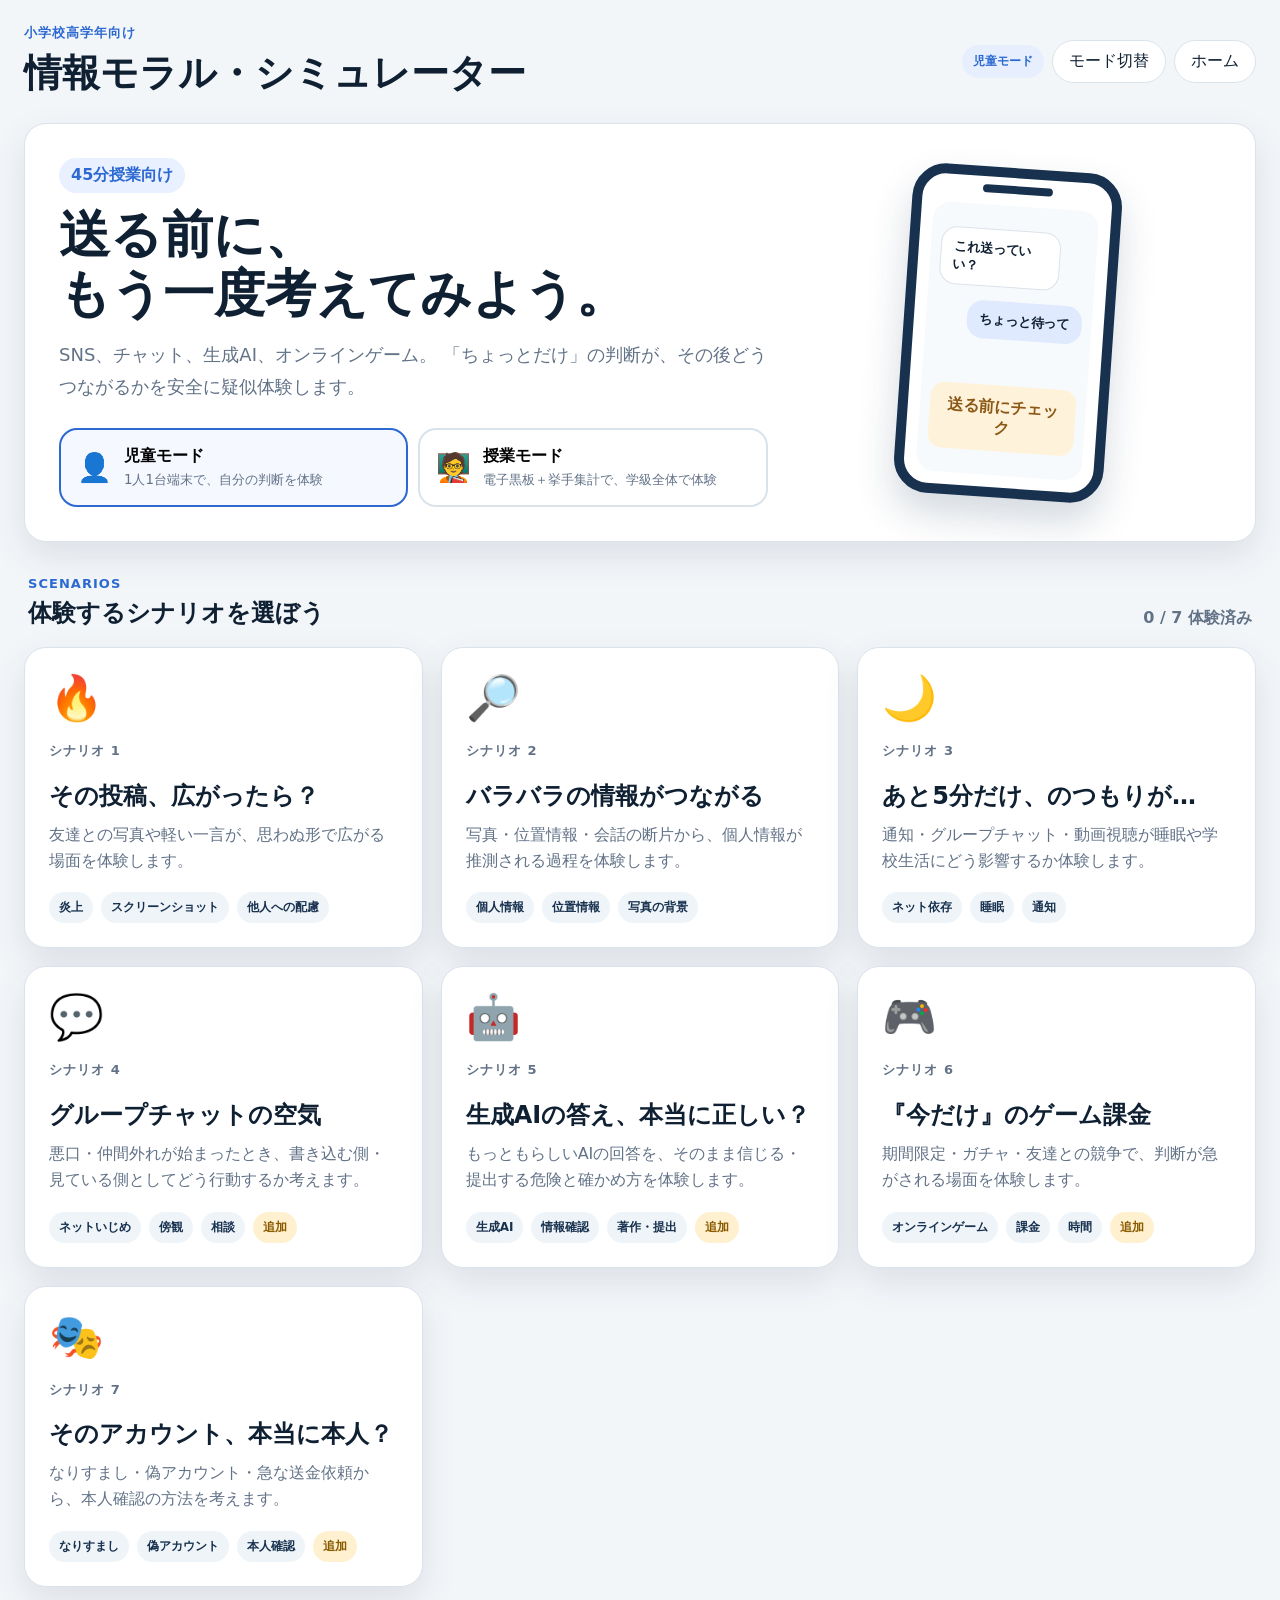
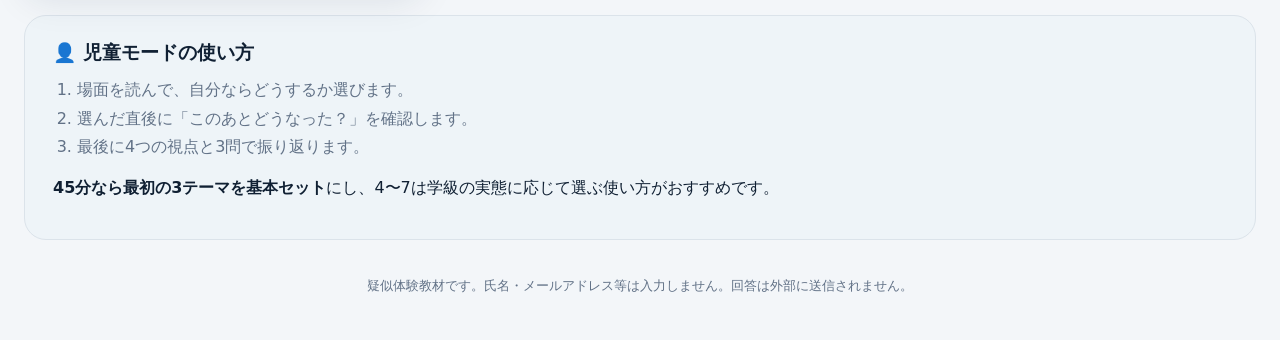
==== index.html @ 174b2c1f "Add files via upload" ====
<!doctype html>
<html lang="ja">
<head>
  <meta charset="utf-8" />
  <meta name="viewport" content="width=device-width, initial-scale=1" />
  <meta name="theme-color" content="#18314f" />
  <title>情報モラル・シミュレーター</title>
  <meta name="description" content="小学校高学年向け。SNS・チャット・生成AI・ゲームを疑似体験しながら情報モラルを考える教材です。" />
  <link rel="stylesheet" href="styles.css" />
</head>
<body>
  <div class="app-shell">
    <header class="topbar">
      <div class="brand">
        <p class="eyebrow">小学校高学年向け</p>
        <h1>情報モラル・シミュレーター</h1>
      </div>
      <div class="top-actions">
        <span id="modeBadge" class="mode-badge">児童モード</span>
        <button id="modeBtn" class="ghost-btn" type="button">モード切替</button>
        <button id="homeBtn" class="ghost-btn" type="button">ホーム</button>
      </div>
    </header>

    <main id="app" class="main"></main>

    <footer class="footer">
      <p>疑似体験教材です。氏名・メールアドレス等は入力しません。回答は外部に送信されません。</p>
    </footer>
  </div>

  <template id="homeTemplate">
    <section class="hero card">
      <div class="hero-copy">
        <span class="badge">45分授業向け</span>
        <h2>送る前に、<br>もう一度考えてみよう。</h2>
        <p>
          SNS、チャット、生成AI、オンラインゲーム。
          「ちょっとだけ」の判断が、その後どうつながるかを安全に疑似体験します。
        </p>
        <div class="mode-picker" aria-label="利用モード">
          <button class="mode-card active" data-mode="student" type="button">
            <span class="mode-icon">👤</span>
            <span><strong>児童モード</strong><small>1人1台端末で、自分の判断を体験</small></span>
          </button>
          <button class="mode-card" data-mode="teacher" type="button">
            <span class="mode-icon">🧑‍🏫</span>
            <span><strong>授業モード</strong><small>電子黒板＋挙手集計で、学級全体で体験</small></span>
          </button>
        </div>
      </div>
      <div class="hero-visual" aria-hidden="true">
        <div class="phone-mini">
          <div class="phone-mini-notch"></div>
          <div class="phone-mini-screen">
            <div class="mini-bubble left">これ送っていい？</div>
            <div class="mini-bubble right">ちょっと待って</div>
            <div class="mini-warning">送る前にチェック</div>
          </div>
        </div>
      </div>
    </section>

    <section>
      <div class="section-heading">
        <div>
          <p class="eyebrow">SCENARIOS</p>
          <h2 id="scenarioHeading">体験するシナリオを選ぼう</h2>
        </div>
        <div id="overallProgress" class="overall-progress"></div>
      </div>
      <div id="scenarioGrid" class="scenario-grid"></div>
    </section>

    <section id="lessonTip" class="lesson-tip card soft"></section>
  </template>

  <template id="studentScenarioTemplate">
    <section class="scenario-layout">
      <aside class="scenario-sidebar">
        <button class="back-link back-home" type="button">← シナリオ選択</button>
        <div class="card sidebar-card">
          <p id="scenarioLabel" class="eyebrow"></p>
          <h2 id="scenarioTitle"></h2>
          <p id="scenarioIntro"></p>
          <div class="step-track">
            <span id="stepText"></span>
            <div class="progress-bar"><div id="stepBar"></div></div>
          </div>
        </div>
      </aside>

      <section class="phone-stage">
        <div class="phone">
          <div class="phone-notch"></div>
          <div class="phone-status"><span>11:24</span><span>●●●</span></div>
          <div id="phoneAppHeader" class="phone-app-header"></div>
          <div id="phoneContent" class="phone-content"></div>
        </div>
        <div id="decisionPanel" class="decision-panel card"></div>
      </section>
    </section>
  </template>

  <template id="teacherScenarioTemplate">
    <section class="teacher-shell">
      <div class="teacher-toolbar">
        <button class="back-link back-home" type="button">← シナリオ選択</button>
        <div class="teacher-progress">
          <span id="teacherStepText"></span>
          <div class="progress-bar"><div id="teacherStepBar"></div></div>
        </div>
        <button id="resetVotesBtn" class="ghost-btn" type="button">挙手数を0に戻す</button>
      </div>

      <section class="teacher-board card">
        <div class="teacher-context">
          <div>
            <p id="teacherScenarioLabel" class="eyebrow"></p>
            <h2 id="teacherScenarioTitle"></h2>
          </div>
          <div class="board-app-chip"><span class="app-dot"></span><span id="teacherAppName"></span></div>
        </div>

        <div class="teacher-stage-grid">
          <div id="teacherMockScreen" class="teacher-mock-screen"></div>
          <div class="teacher-question">
            <p class="eyebrow">みんなならどうする？</p>
            <h3 id="teacherPrompt"></h3>
            <div id="teacherContextBox" class="context-box board-context"></div>
          </div>
        </div>

        <div id="teacherChoices" class="teacher-choices"></div>
        <div id="teacherOutcome" class="teacher-outcome" hidden></div>
      </section>
    </section>
  </template>

  <template id="resultTemplate">
    <section class="result-wrap">
      <div class="result-hero card">
        <div>
          <p id="resultModeLabel" class="eyebrow">振り返り</p>
          <h2 id="resultTitle"></h2>
          <p id="resultSummary"></p>
        </div>
      </div>

      <section class="metric-grid" id="metricGrid"></section>

      <section class="card timeline-card">
        <div class="section-heading compact">
          <div>
            <p id="timelineLabel" class="eyebrow">あなたの選択</p>
            <h3>どこで立ち止まれたかな？</h3>
          </div>
        </div>
        <div id="choiceTimeline" class="choice-timeline"></div>
      </section>

      <section class="card reflection-card">
        <p class="eyebrow">考えてみよう</p>
        <h3>振り返りの3問</h3>
        <div id="reflectionQuestions" class="reflection-questions"></div>
      </section>

      <section class="result-actions">
        <button id="retryBtn" class="secondary-btn" type="button">同じシナリオをもう一度</button>
        <button id="nextScenarioBtn" class="primary-btn" type="button">別のシナリオへ</button>
      </section>
    </section>
  </template>

  <div id="modeDialog" class="modal" hidden>
    <div class="modal-card card" role="dialog" aria-modal="true" aria-labelledby="modeDialogTitle">
      <p class="eyebrow">MODE</p>
      <h2 id="modeDialogTitle">使い方を選ぶ</h2>
      <button class="mode-select-btn" data-mode="student" type="button">
        <span>👤</span><strong>児童モード</strong><small>一人一端末で個別に体験</small>
      </button>
      <button class="mode-select-btn" data-mode="teacher" type="button">
        <span>🧑‍🏫</span><strong>授業モード</strong><small>電子黒板で挙手を集計しながら進行</small>
      </button>
      <button id="closeModeDialog" class="ghost-btn modal-close" type="button">閉じる</button>
    </div>
  </div>

  <script src="app.js"></script>
</body>
</html>
---- styles.css ----
:root{
  --bg:#f3f6f9;--surface:#fff;--ink:#102033;--muted:#627287;--line:#dbe3ea;
  --navy:#18314f;--blue:#2c69d1;--cyan:#1e9ab7;--green:#4d9b75;--orange:#d9872c;
  --red:#c85b5b;--soft:#eef4f8;--yellow:#f4b940;--shadow:0 14px 36px rgba(18,44,72,.10);
  --radius:22px;font-family:"Noto Sans JP","Yu Gothic","Hiragino Kaku Gothic ProN",system-ui,sans-serif
}
*{box-sizing:border-box}html,body{margin:0;background:var(--bg);color:var(--ink)}
body{min-height:100vh}button{font:inherit}button:focus-visible{outline:4px solid rgba(44,105,209,.25);outline-offset:2px}
.app-shell{max-width:1280px;margin:0 auto;padding:24px}.topbar{display:flex;justify-content:space-between;gap:16px;align-items:center;margin-bottom:24px}
.topbar h1{font-size:clamp(24px,3vw,38px);margin:2px 0 0}.top-actions{display:flex;align-items:center;gap:8px;flex-wrap:wrap;justify-content:flex-end}
.eyebrow{margin:0 0 6px;color:var(--blue);font-weight:900;letter-spacing:.08em;font-size:13px}.card{background:var(--surface);border:1px solid var(--line);border-radius:var(--radius);box-shadow:var(--shadow)}
.soft{background:var(--soft);box-shadow:none}.ghost-btn,.back-link{border:1px solid var(--line);background:#fff;color:var(--ink);border-radius:999px;padding:10px 16px;cursor:pointer}
.mode-badge{font-size:12px;font-weight:900;padding:8px 11px;border-radius:999px;background:#e7efff;color:var(--blue)}
body.teacher-mode .mode-badge{background:#fff0cf;color:#8a5a00}.hero{display:grid;grid-template-columns:1.25fr .75fr;gap:28px;padding:34px;margin-bottom:34px;overflow:hidden}
.badge{display:inline-block;background:#e9f0ff;color:var(--blue);font-weight:900;padding:7px 12px;border-radius:999px;margin-bottom:12px}
.hero h2{font-size:clamp(30px,4vw,54px);line-height:1.15;margin:0 0 16px}.hero p{color:var(--muted);font-size:18px;line-height:1.8;margin:0}
.hero-visual{display:flex;justify-content:center;align-items:center}.phone-mini{width:210px;height:330px;border:10px solid var(--navy);border-radius:34px;background:#fff;box-shadow:0 20px 38px rgba(17,48,82,.18);position:relative;padding:28px 12px 12px;transform:rotate(4deg)}
.phone-mini-notch{position:absolute;top:8px;left:50%;transform:translateX(-50%);width:70px;height:8px;border-radius:99px;background:var(--navy)}
.phone-mini-screen{height:100%;background:#f7fafc;border-radius:18px;padding:24px 10px;display:flex;flex-direction:column;gap:14px}
.mini-bubble{padding:10px 12px;border-radius:16px;max-width:82%;font-weight:800;font-size:13px}.mini-bubble.left{background:#fff;border:1px solid var(--line)}
.mini-bubble.right{background:#dfeaff;align-self:flex-end}.mini-warning{margin-top:auto;background:#fff2da;color:#8b5815;border-radius:14px;padding:12px;font-weight:900;text-align:center}
.mode-picker{display:grid;grid-template-columns:1fr 1fr;gap:10px;margin-top:24px}.mode-card{border:2px solid var(--line);background:#fff;border-radius:18px;padding:16px;text-align:left;display:flex;gap:12px;cursor:pointer;align-items:center}
.mode-card.active{border-color:var(--blue);background:#f5f8ff}.mode-card strong,.mode-card small{display:block}.mode-card small{color:var(--muted);margin-top:4px;line-height:1.4}.mode-icon{font-size:28px}
.section-heading{display:flex;justify-content:space-between;align-items:end;gap:16px;margin:0 4px 18px}.section-heading h2,.section-heading h3{margin:0}.section-heading.compact{margin:0 0 18px}
.overall-progress{color:var(--muted);font-weight:800}.scenario-grid{display:grid;grid-template-columns:repeat(3,1fr);gap:18px}
.scenario-card{padding:24px;display:flex;flex-direction:column;min-height:300px;cursor:pointer;transition:.18s ease;position:relative;overflow:hidden}
.scenario-card:hover{transform:translateY(-4px);box-shadow:0 18px 42px rgba(18,44,72,.15)}.scenario-card .icon{font-size:44px;margin-bottom:16px}.scenario-card h3{font-size:24px;margin:0 0 10px}
.scenario-card p{color:var(--muted);line-height:1.65;margin:0 0 18px}.scenario-card .meta{display:flex;gap:8px;flex-wrap:wrap;margin-top:auto}
.pill{font-size:12px;font-weight:900;padding:7px 10px;border-radius:999px;background:var(--soft);color:var(--navy)}.pill.new{background:#fff0cf;color:#8a5a00}
.done-mark{position:absolute;right:18px;top:18px;background:#dff3e8;color:#327151;font-weight:900;border-radius:999px;padding:7px 10px;font-size:12px}
.lesson-tip{padding:24px 28px;margin-top:28px}.lesson-tip h3{margin:0 0 10px}.lesson-tip ol,.lesson-tip ul{margin:0;padding-left:1.5em;color:var(--muted);line-height:1.8}
.footer{padding:24px 0 8px;color:var(--muted);font-size:13px;text-align:center}
.scenario-layout{display:grid;grid-template-columns:330px 1fr;gap:24px;align-items:start}.scenario-sidebar{display:flex;flex-direction:column;gap:14px;position:sticky;top:18px}
.sidebar-card{padding:24px}.sidebar-card h2{margin:0 0 10px;font-size:30px}.sidebar-card p{color:var(--muted);line-height:1.7}.step-track{margin-top:24px;font-weight:900;font-size:13px}
.progress-bar{height:9px;background:#e5ebf0;border-radius:999px;overflow:hidden;margin-top:9px}.progress-bar>div{height:100%;background:linear-gradient(90deg,var(--blue),var(--cyan));width:0;transition:.3s}
.phone-stage{display:grid;grid-template-columns:minmax(340px,500px) minmax(300px,1fr);gap:24px;align-items:start}.phone{border:12px solid #15283d;border-radius:42px;background:#fff;min-height:680px;box-shadow:0 20px 50px rgba(14,34,55,.20);overflow:hidden;position:relative}
.phone-notch{position:absolute;z-index:3;top:9px;left:50%;transform:translateX(-50%);width:116px;height:20px;border-radius:999px;background:#15283d}.phone-status{padding:13px 20px 8px;display:flex;justify-content:space-between;font-size:12px;font-weight:900;background:#f9fbfc}
.phone-app-header{padding:14px 18px;border-bottom:1px solid var(--line);font-weight:900;display:flex;align-items:center;gap:10px}.app-dot{width:30px;height:30px;border-radius:9px;background:linear-gradient(145deg,var(--blue),var(--cyan));display:inline-block;flex:none}
.phone-content{background:#f5f7fa;min-height:605px;padding:16px;display:flex;flex-direction:column;gap:12px}.post{background:#fff;border:1px solid var(--line);border-radius:18px;padding:14px}
.post-head{display:flex;align-items:center;gap:10px;margin-bottom:10px}.avatar{width:38px;height:38px;border-radius:50%;display:grid;place-items:center;background:#dfe8f5;font-weight:900}
.post-user{font-weight:900}.post-time{font-size:12px;color:var(--muted)}.post p{margin:8px 0;line-height:1.55}.post-image{border-radius:14px;background:linear-gradient(135deg,#b8d7f4,#e8f2fa);min-height:160px;padding:18px;display:flex;align-items:end;font-weight:900;color:#24415f;position:relative;overflow:hidden}
.post-image::after{content:"";position:absolute;right:18px;top:18px;width:85px;height:38px;background:#fff9;border-radius:8px;box-shadow:0 0 0 1px #ffffffaa}
.reactions{display:flex;gap:16px;color:var(--muted);font-size:13px;font-weight:900;margin-top:12px}.chat-row{display:flex;gap:9px;align-items:flex-end}.chat-row.me{justify-content:flex-end}
.chat-avatar{width:34px;height:34px;border-radius:50%;background:#dfe8f5;display:grid;place-items:center;font-weight:900;font-size:12px}.bubble{max-width:78%;background:#fff;border:1px solid var(--line);padding:10px 13px;border-radius:16px;line-height:1.55}
.chat-row.me .bubble{background:#dfeaff;border-color:#cadcff}.system-note{align-self:center;background:#e9edf1;color:#516274;border-radius:999px;padding:7px 12px;font-size:12px;font-weight:900}
.notification{background:#fff;border-left:5px solid var(--orange);padding:12px 14px;border-radius:12px;box-shadow:0 7px 20px rgba(20,45,70,.08)}.notification strong{display:block;margin-bottom:4px}
.screen-night{background:linear-gradient(#16213a,#273a5b);color:#fff}.screen-night .chat-row .bubble{color:var(--ink)}.clock-card{padding:22px;border-radius:18px;background:rgba(255,255,255,.11);text-align:center;margin:8px 0 4px}
.clock-card .clock{font-size:52px;font-weight:900}.clock-card p{margin:6px 0 0;color:#d8e4f2}.decision-panel{padding:24px;position:sticky;top:18px}.decision-panel h3{font-size:24px;margin:0 0 10px}
.decision-panel>p{color:var(--muted);line-height:1.7;margin:0 0 18px}.choice-list{display:flex;flex-direction:column;gap:10px}.choice-btn{border:1px solid var(--line);background:#fff;border-radius:16px;padding:15px 16px;text-align:left;cursor:pointer;font-weight:900;line-height:1.5;transition:.15s}
.choice-btn:hover{border-color:#9bb7df;background:#f7faff;transform:translateX(3px)}.choice-index{display:inline-grid;place-items:center;width:28px;height:28px;border-radius:50%;background:var(--soft);margin-right:9px;color:var(--blue);font-size:13px}
.context-box{background:var(--soft);padding:12px 14px;border-radius:14px;color:var(--muted);line-height:1.6;font-size:14px;margin-bottom:16px}.outcome-box{border:2px solid #cbd8e6;background:#f8fbff;border-radius:18px;padding:18px}
.outcome-box h4{font-size:20px;margin:0 0 8px}.outcome-box p{color:var(--ink);line-height:1.7;margin:0 0 16px}.primary-btn,.secondary-btn{border-radius:14px;padding:13px 18px;font-weight:900;cursor:pointer}
.primary-btn{background:var(--navy);color:#fff;border:1px solid var(--navy)}.secondary-btn{background:#fff;color:var(--ink);border:1px solid var(--line)}
/* teacher mode */
body.teacher-mode .app-shell{max-width:1500px}.teacher-shell{min-height:calc(100vh - 150px)}.teacher-toolbar{display:grid;grid-template-columns:auto 1fr auto;gap:18px;align-items:center;margin-bottom:16px}
.teacher-progress{min-width:260px;font-weight:900}.teacher-board{padding:28px;box-shadow:0 20px 52px rgba(18,44,72,.14)}.teacher-context{display:flex;justify-content:space-between;gap:20px;align-items:center;border-bottom:1px solid var(--line);padding-bottom:18px}
.teacher-context h2{font-size:clamp(30px,3vw,48px);margin:0}.board-app-chip{display:flex;align-items:center;gap:10px;font-weight:900;background:var(--soft);padding:10px 14px;border-radius:15px}
.teacher-stage-grid{display:grid;grid-template-columns:.85fr 1.15fr;gap:24px;align-items:stretch;margin:24px 0}.teacher-mock-screen{background:#f4f7fa;border:2px solid var(--line);border-radius:24px;padding:18px;min-height:280px;display:flex;flex-direction:column;gap:12px}
.teacher-mock-screen .post-image{min-height:120px}.teacher-question{display:flex;flex-direction:column;justify-content:center;padding:18px}.teacher-question h3{font-size:clamp(30px,3.6vw,54px);line-height:1.35;margin:0 0 18px}
.board-context{font-size:18px;margin:0;padding:16px 18px}.teacher-choices{display:grid;grid-template-columns:repeat(3,1fr);gap:16px}.teacher-choice{border:2px solid var(--line);border-radius:20px;padding:18px;background:#fff;display:flex;flex-direction:column;min-height:230px}
.teacher-choice-head{display:flex;align-items:flex-start;gap:12px}.teacher-letter{width:46px;height:46px;border-radius:50%;display:grid;place-items:center;background:var(--navy);color:#fff;font-size:22px;font-weight:900;flex:none}
.teacher-choice h4{font-size:22px;line-height:1.45;margin:4px 0 10px}.vote-control{margin-top:auto}.vote-row{display:grid;grid-template-columns:46px 1fr 46px;gap:8px;align-items:center}
.vote-btn{width:46px;height:46px;border-radius:14px;border:1px solid var(--line);background:var(--soft);font-size:24px;font-weight:900;cursor:pointer}.vote-number{text-align:center;font-size:30px;font-weight:900}
.vote-bar{height:10px;background:#edf1f5;border-radius:999px;overflow:hidden;margin:10px 0}.vote-bar>div{height:100%;width:0;background:linear-gradient(90deg,var(--blue),var(--cyan));transition:.25s}
.vote-meta{display:flex;justify-content:space-between;color:var(--muted);font-size:13px;font-weight:900}.choose-route-btn{width:100%;margin-top:12px;border:none;background:var(--navy);color:#fff;padding:11px;border-radius:13px;font-weight:900;cursor:pointer}
.teacher-outcome{margin-top:18px;border:3px solid #cbd8e6;background:#f8fbff;border-radius:22px;padding:22px}.teacher-outcome h3{font-size:28px;margin:0 0 8px}.teacher-outcome p{font-size:21px;line-height:1.7;margin:0 0 18px}
.teacher-outcome-actions{display:flex;justify-content:flex-end;gap:10px}.class-summary{display:flex;gap:10px;flex-wrap:wrap;margin-bottom:12px}.class-pill{background:#fff;border:1px solid var(--line);border-radius:999px;padding:8px 12px;font-weight:900}
/* result */
.result-wrap{max-width:1060px;margin:0 auto}.result-hero{padding:32px;margin-bottom:18px}.result-hero h2{font-size:34px;margin:0 0 10px}.result-hero p{color:var(--muted);line-height:1.7}
.metric-grid{display:grid;grid-template-columns:repeat(4,1fr);gap:14px;margin-bottom:18px}.metric-card{padding:20px}.metric-card h3{margin:0 0 8px;font-size:17px}.metric-score{font-size:34px;font-weight:900;margin:4px 0 8px}
.metric-bar{height:10px;background:#edf1f5;border-radius:999px;overflow:hidden}.metric-bar>div{height:100%;border-radius:999px;background:linear-gradient(90deg,var(--blue),var(--cyan))}
.metric-card p{color:var(--muted);font-size:13px;line-height:1.55;margin-bottom:0}.timeline-card,.reflection-card{padding:26px;margin-bottom:18px}.choice-timeline{display:flex;flex-direction:column;gap:14px}
.choice-event{display:grid;grid-template-columns:42px 1fr;gap:12px}.choice-event .num{width:38px;height:38px;border-radius:50%;display:grid;place-items:center;background:var(--navy);color:#fff;font-weight:900}
.choice-event h4{margin:2px 0 5px}.choice-event p{margin:0;color:var(--muted);line-height:1.6}.reflection-questions{display:grid;grid-template-columns:repeat(3,1fr);gap:12px}.reflection-q{background:var(--soft);border-radius:16px;padding:18px;font-weight:900;line-height:1.55}
.result-actions{display:flex;justify-content:flex-end;gap:12px;margin-top:20px}
/* modal */
.modal{position:fixed;inset:0;background:rgba(13,28,45,.55);z-index:20;display:grid;place-items:center;padding:18px}.modal[hidden]{display:none}.modal-card{width:min(520px,100%);padding:26px}.modal-card h2{margin:0 0 18px}
.mode-select-btn{width:100%;display:grid;grid-template-columns:44px 1fr;text-align:left;gap:3px 10px;border:1px solid var(--line);background:#fff;border-radius:16px;padding:15px;margin:10px 0;cursor:pointer}.mode-select-btn>span{grid-row:1/3;font-size:28px}
.mode-select-btn strong{font-size:18px}.mode-select-btn small{color:var(--muted)}.modal-close{width:100%;margin-top:8px}
@media(max-width:1100px){.scenario-grid{grid-template-columns:repeat(2,1fr)}.teacher-stage-grid{grid-template-columns:1fr}.teacher-choices{grid-template-columns:1fr}.metric-grid{grid-template-columns:repeat(2,1fr)}}
@media(max-width:980px){.hero{grid-template-columns:1fr}.hero-visual{display:none}.scenario-layout{grid-template-columns:1fr}.scenario-sidebar{position:static}.phone-stage{grid-template-columns:1fr}.phone{max-width:560px;margin:0 auto;width:100%}.decision-panel{position:static}.teacher-toolbar{grid-template-columns:1fr}.teacher-context{align-items:flex-start}.mode-picker{grid-template-columns:1fr}}
@media(max-width:720px){.app-shell{padding:14px}.topbar{align-items:flex-start}.topbar h1{font-size:23px}.top-actions{max-width:200px}.hero{padding:24px}.scenario-grid,.metric-grid,.reflection-questions{grid-template-columns:1fr}.result-actions,.teacher-outcome-actions{flex-direction:column}.result-actions button,.teacher-outcome-actions button{width:100%}.teacher-board{padding:18px}.teacher-context{flex-direction:column}.teacher-question h3{font-size:30px}}
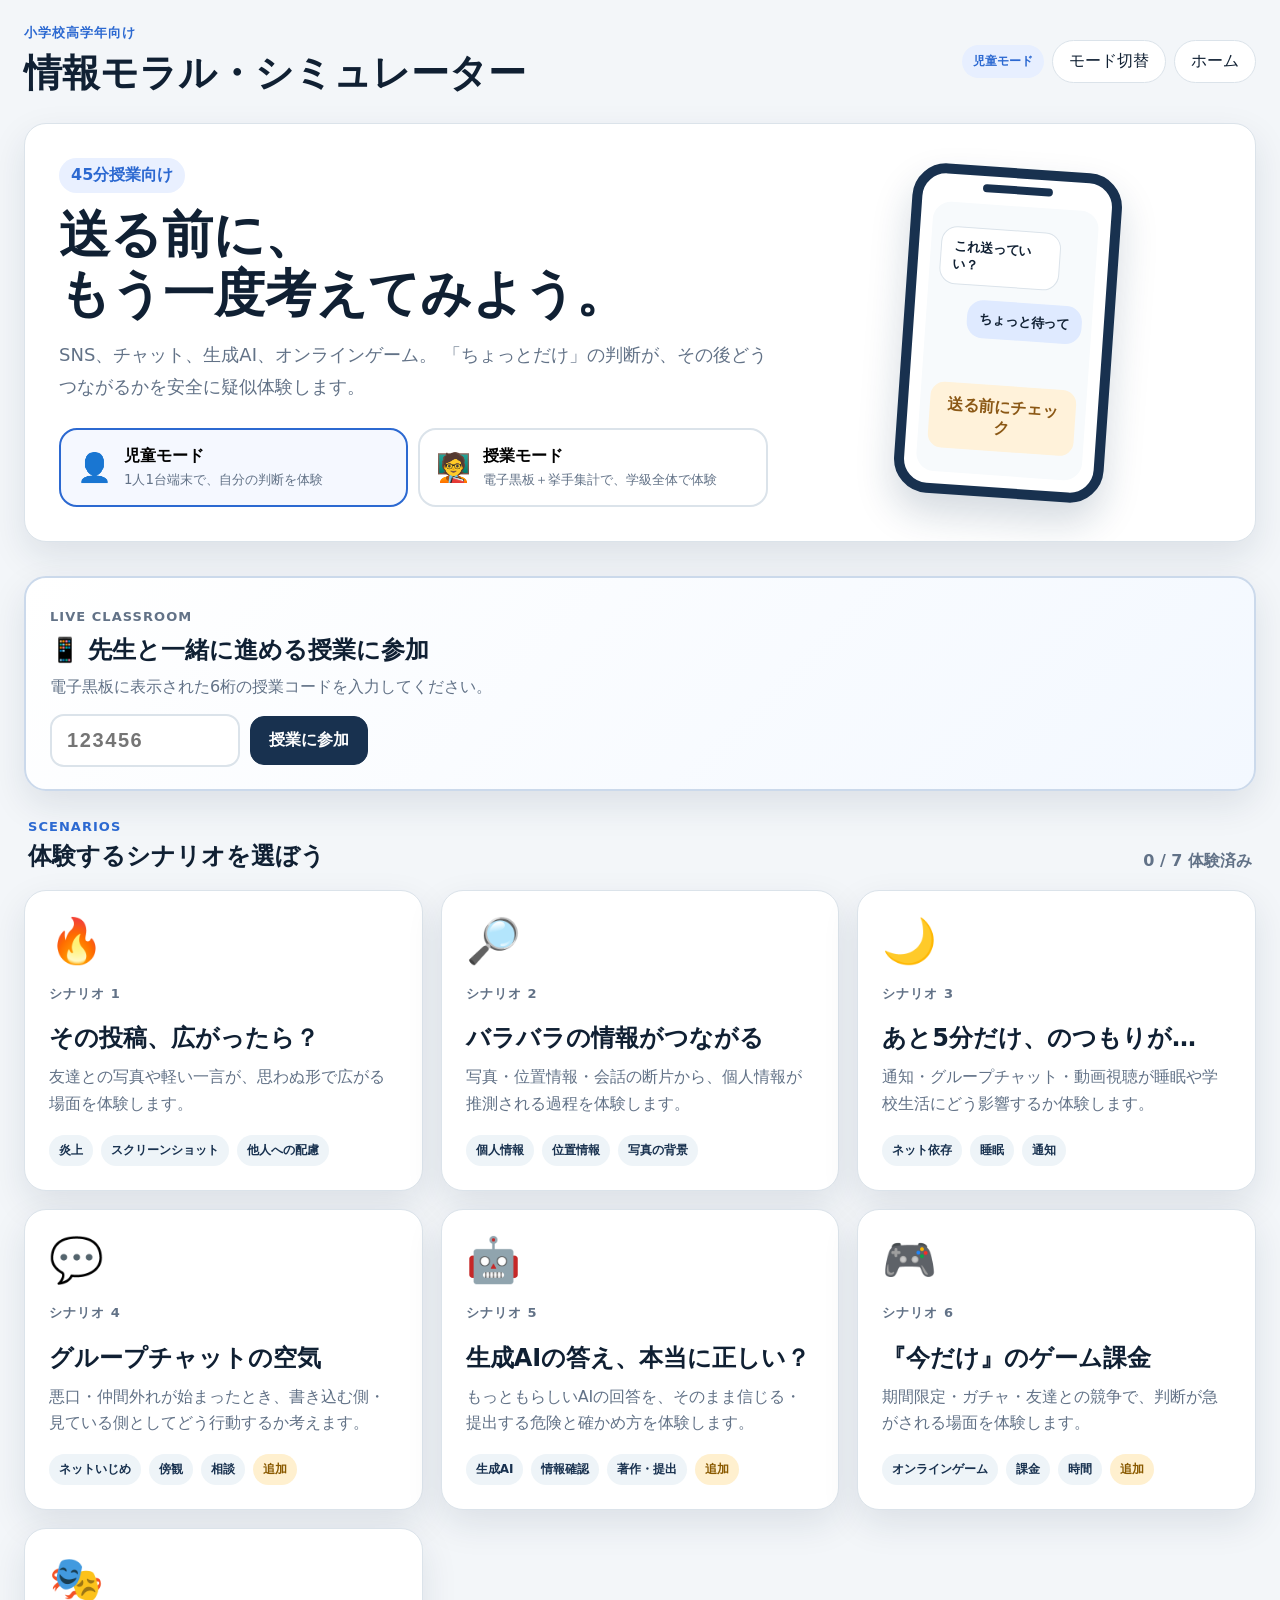
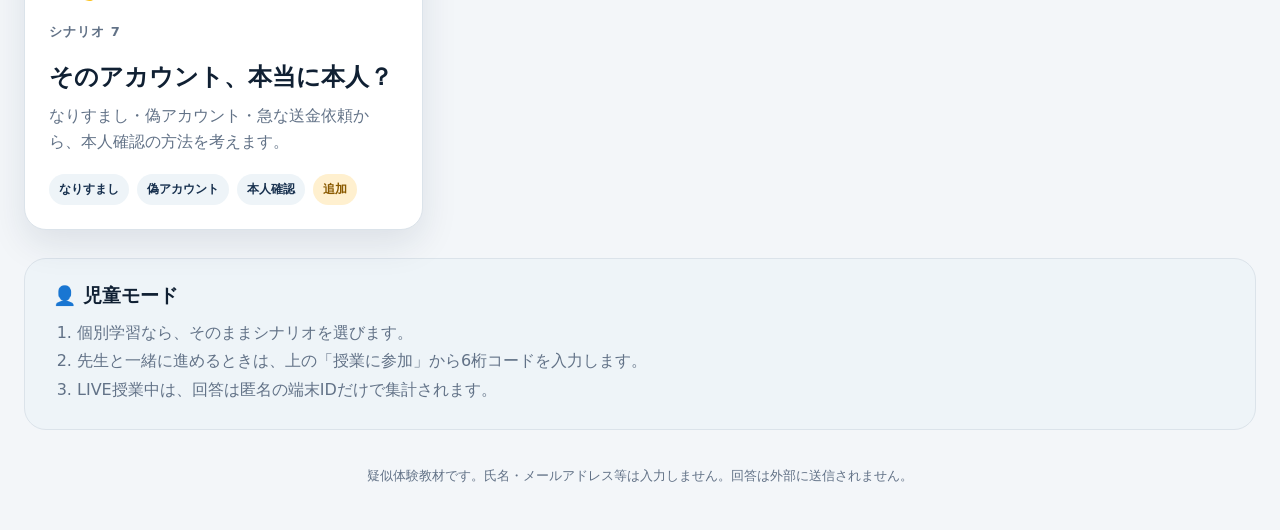
==== commit 983e431c: "Add files via upload" ====
--- a/index.html
+++ b/index.html
@@ -61,6 +61,8 @@
       </div>
     </section>
 
+    <section id="liveHomePanel" class="live-home-panel"></section>
+
     <section>
       <div class="section-heading">
         <div>
@@ -106,6 +108,7 @@
     <section class="teacher-shell">
       <div class="teacher-toolbar">
         <button class="back-link back-home" type="button">← シナリオ選択</button>
+        <div id="teacherLiveStatus" class="teacher-live-status"></div>
         <div class="teacher-progress">
           <span id="teacherStepText"></span>
           <div class="progress-bar"><div id="teacherStepBar"></div></div>
@@ -186,6 +189,7 @@
     </div>
   </div>
 
+  <script src="config.js"></script>
   <script src="app.js"></script>
 </body>
 </html>
--- a/styles.css
+++ b/styles.css
@@ -80,3 +80,42 @@
 @media(max-width:1100px){.scenario-grid{grid-template-columns:repeat(2,1fr)}.teacher-stage-grid{grid-template-columns:1fr}.teacher-choices{grid-template-columns:1fr}.metric-grid{grid-template-columns:repeat(2,1fr)}}
 @media(max-width:980px){.hero{grid-template-columns:1fr}.hero-visual{display:none}.scenario-layout{grid-template-columns:1fr}.scenario-sidebar{position:static}.phone-stage{grid-template-columns:1fr}.phone{max-width:560px;margin:0 auto;width:100%}.decision-panel{position:static}.teacher-toolbar{grid-template-columns:1fr}.teacher-context{align-items:flex-start}.mode-picker{grid-template-columns:1fr}}
 @media(max-width:720px){.app-shell{padding:14px}.topbar{align-items:flex-start}.topbar h1{font-size:23px}.top-actions{max-width:200px}.hero{padding:24px}.scenario-grid,.metric-grid,.reflection-questions{grid-template-columns:1fr}.result-actions,.teacher-outcome-actions{flex-direction:column}.result-actions button,.teacher-outcome-actions button{width:100%}.teacher-board{padding:18px}.teacher-context{flex-direction:column}.teacher-question h3{font-size:30px}}
+
+
+/* ===== v3 LIVE classroom ===== */
+.live-home-panel:empty{display:none}
+.live-card{padding:22px 24px;margin:0 0 28px;border:2px solid #cbd9eb;background:linear-gradient(135deg,#ffffff,#f3f8ff)}
+.live-card.teacher-live{border-color:#f0c86e;background:linear-gradient(135deg,#fffdf7,#fff6de)}
+.live-card h3{margin:0 0 8px;font-size:24px}
+.live-card p{color:var(--muted);line-height:1.65;margin:6px 0}
+.live-row{display:flex;align-items:center;gap:10px;flex-wrap:wrap;margin-top:14px}
+.live-code-box{display:inline-flex;align-items:center;gap:12px;background:var(--navy);color:#fff;border-radius:18px;padding:12px 18px}
+.live-code-box small{opacity:.78;font-weight:800}
+.live-code{font-size:30px;letter-spacing:.12em;font-weight:950}
+.live-input{width:190px;border:2px solid var(--line);border-radius:14px;padding:13px 15px;font-size:20px;font-weight:900;letter-spacing:.08em;background:#fff}
+.live-status-dot{width:10px;height:10px;border-radius:50%;display:inline-block;background:#95a2b2;margin-right:6px}
+.live-status-dot.on{background:#3ea76e;box-shadow:0 0 0 5px rgba(62,167,110,.12)}
+.live-message{font-weight:800;color:var(--navy)}
+.live-error{color:#b84444;font-weight:800}
+.live-hint{font-size:13px!important}
+.live-joined-banner{display:flex;align-items:center;justify-content:space-between;gap:12px;background:#e9f6ee;border:1px solid #b9dfc7;border-radius:15px;padding:12px 14px;margin-bottom:14px}
+.live-wait-card{max-width:760px;margin:40px auto;padding:38px;text-align:center}
+.live-wait-card .big-icon{font-size:58px}
+.live-wait-card h2{font-size:34px;margin:10px 0}
+.live-wait-card p{color:var(--muted);line-height:1.7}
+.teacher-live-status{min-width:220px;font-weight:900}
+.teacher-live-status .live-code-mini{display:inline-block;background:#fff0cf;color:#7c5200;border-radius:999px;padding:8px 12px}
+.live-vote-lock{border:2px solid #b7dfc7;background:#effaf3;border-radius:18px;padding:18px}
+.live-vote-lock h4{margin:0 0 8px;font-size:22px}
+.live-vote-lock p{margin:0;color:#3d6b50;line-height:1.6}
+.live-choice-selected{border-color:#5a92de!important;background:#f2f7ff!important}
+.teacher-choice.live-readonly .vote-btn{display:none}
+.teacher-choice.live-readonly .vote-row{grid-template-columns:1fr}
+.teacher-choice.live-readonly .vote-number{font-size:36px}
+.live-count-note{text-align:center;color:var(--muted);font-size:13px;font-weight:900;margin-top:8px}
+.sync-warning{background:#fff4dc;border:1px solid #f0cf86;color:#7e5911;padding:10px 12px;border-radius:13px;font-size:13px;font-weight:800}
+@media(max-width:720px){
+  .live-card{padding:18px}
+  .live-input{width:100%}
+  .live-code{font-size:25px}
+}
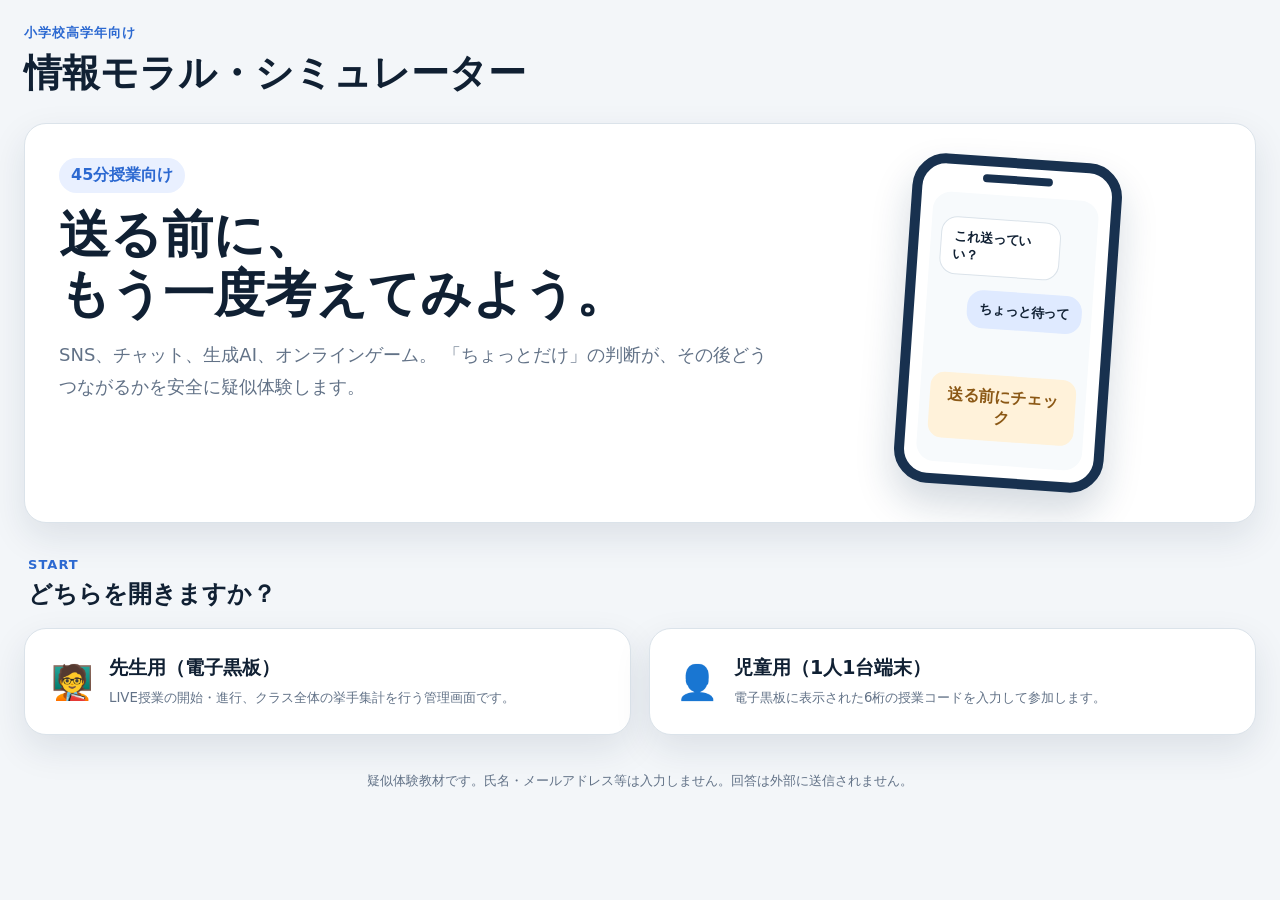
==== commit ce6bb055: "Add files via upload" ====
--- a/index.html
+++ b/index.html
@@ -15,181 +15,59 @@
         <p class="eyebrow">小学校高学年向け</p>
         <h1>情報モラル・シミュレーター</h1>
       </div>
-      <div class="top-actions">
-        <span id="modeBadge" class="mode-badge">児童モード</span>
-        <button id="modeBtn" class="ghost-btn" type="button">モード切替</button>
-        <button id="homeBtn" class="ghost-btn" type="button">ホーム</button>
-      </div>
     </header>
 
-    <main id="app" class="main"></main>
+    <main class="main">
+      <section class="hero card">
+        <div class="hero-copy">
+          <span class="badge">45分授業向け</span>
+          <h2>送る前に、<br>もう一度考えてみよう。</h2>
+          <p>
+            SNS、チャット、生成AI、オンラインゲーム。
+            「ちょっとだけ」の判断が、その後どうつながるかを安全に疑似体験します。
+          </p>
+        </div>
+        <div class="hero-visual" aria-hidden="true">
+          <div class="phone-mini">
+            <div class="phone-mini-notch"></div>
+            <div class="phone-mini-screen">
+              <div class="mini-bubble left">これ送っていい？</div>
+              <div class="mini-bubble right">ちょっと待って</div>
+              <div class="mini-warning">送る前にチェック</div>
+            </div>
+          </div>
+        </div>
+      </section>
+
+      <section>
+        <div class="section-heading">
+          <div>
+            <p class="eyebrow">START</p>
+            <h2>どちらを開きますか？</h2>
+          </div>
+        </div>
+        <div class="entry-picker">
+          <a class="entry-card card" href="teacher/">
+            <span class="mode-icon" aria-hidden="true">🧑‍🏫</span>
+            <span class="entry-card-body">
+              <strong>先生用（電子黒板）</strong>
+              <small>LIVE授業の開始・進行、クラス全体の挙手集計を行う管理画面です。</small>
+            </span>
+          </a>
+          <a class="entry-card card" href="student/">
+            <span class="mode-icon" aria-hidden="true">👤</span>
+            <span class="entry-card-body">
+              <strong>児童用（1人1台端末）</strong>
+              <small>電子黒板に表示された6桁の授業コードを入力して参加します。</small>
+            </span>
+          </a>
+        </div>
+      </section>
+    </main>
 
     <footer class="footer">
       <p>疑似体験教材です。氏名・メールアドレス等は入力しません。回答は外部に送信されません。</p>
     </footer>
   </div>
-
-  <template id="homeTemplate">
-    <section class="hero card">
-      <div class="hero-copy">
-        <span class="badge">45分授業向け</span>
-        <h2>送る前に、<br>もう一度考えてみよう。</h2>
-        <p>
-          SNS、チャット、生成AI、オンラインゲーム。
-          「ちょっとだけ」の判断が、その後どうつながるかを安全に疑似体験します。
-        </p>
-        <div class="mode-picker" aria-label="利用モード">
-          <button class="mode-card active" data-mode="student" type="button">
-            <span class="mode-icon">👤</span>
-            <span><strong>児童モード</strong><small>1人1台端末で、自分の判断を体験</small></span>
-          </button>
-          <button class="mode-card" data-mode="teacher" type="button">
-            <span class="mode-icon">🧑‍🏫</span>
-            <span><strong>授業モード</strong><small>電子黒板＋挙手集計で、学級全体で体験</small></span>
-          </button>
-        </div>
-      </div>
-      <div class="hero-visual" aria-hidden="true">
-        <div class="phone-mini">
-          <div class="phone-mini-notch"></div>
-          <div class="phone-mini-screen">
-            <div class="mini-bubble left">これ送っていい？</div>
-            <div class="mini-bubble right">ちょっと待って</div>
-            <div class="mini-warning">送る前にチェック</div>
-          </div>
-        </div>
-      </div>
-    </section>
-
-    <section id="liveHomePanel" class="live-home-panel"></section>
-
-    <section>
-      <div class="section-heading">
-        <div>
-          <p class="eyebrow">SCENARIOS</p>
-          <h2 id="scenarioHeading">体験するシナリオを選ぼう</h2>
-        </div>
-        <div id="overallProgress" class="overall-progress"></div>
-      </div>
-      <div id="scenarioGrid" class="scenario-grid"></div>
-    </section>
-
-    <section id="lessonTip" class="lesson-tip card soft"></section>
-  </template>
-
-  <template id="studentScenarioTemplate">
-    <section class="scenario-layout">
-      <aside class="scenario-sidebar">
-        <button class="back-link back-home" type="button">← シナリオ選択</button>
-        <div class="card sidebar-card">
-          <p id="scenarioLabel" class="eyebrow"></p>
-          <h2 id="scenarioTitle"></h2>
-          <p id="scenarioIntro"></p>
-          <div class="step-track">
-            <span id="stepText"></span>
-            <div class="progress-bar"><div id="stepBar"></div></div>
-          </div>
-        </div>
-      </aside>
-
-      <section class="phone-stage">
-        <div class="phone">
-          <div class="phone-notch"></div>
-          <div class="phone-status"><span>11:24</span><span>●●●</span></div>
-          <div id="phoneAppHeader" class="phone-app-header"></div>
-          <div id="phoneContent" class="phone-content"></div>
-        </div>
-        <div id="decisionPanel" class="decision-panel card"></div>
-      </section>
-    </section>
-  </template>
-
-  <template id="teacherScenarioTemplate">
-    <section class="teacher-shell">
-      <div class="teacher-toolbar">
-        <button class="back-link back-home" type="button">← シナリオ選択</button>
-        <div id="teacherLiveStatus" class="teacher-live-status"></div>
-        <div class="teacher-progress">
-          <span id="teacherStepText"></span>
-          <div class="progress-bar"><div id="teacherStepBar"></div></div>
-        </div>
-        <button id="resetVotesBtn" class="ghost-btn" type="button">挙手数を0に戻す</button>
-      </div>
-
-      <section class="teacher-board card">
-        <div class="teacher-context">
-          <div>
-            <p id="teacherScenarioLabel" class="eyebrow"></p>
-            <h2 id="teacherScenarioTitle"></h2>
-          </div>
-          <div class="board-app-chip"><span class="app-dot"></span><span id="teacherAppName"></span></div>
-        </div>
-
-        <div class="teacher-stage-grid">
-          <div id="teacherMockScreen" class="teacher-mock-screen"></div>
-          <div class="teacher-question">
-            <p class="eyebrow">みんなならどうする？</p>
-            <h3 id="teacherPrompt"></h3>
-            <div id="teacherContextBox" class="context-box board-context"></div>
-          </div>
-        </div>
-
-        <div id="teacherChoices" class="teacher-choices"></div>
-        <div id="teacherOutcome" class="teacher-outcome" hidden></div>
-      </section>
-    </section>
-  </template>
-
-  <template id="resultTemplate">
-    <section class="result-wrap">
-      <div class="result-hero card">
-        <div>
-          <p id="resultModeLabel" class="eyebrow">振り返り</p>
-          <h2 id="resultTitle"></h2>
-          <p id="resultSummary"></p>
-        </div>
-      </div>
-
-      <section class="metric-grid" id="metricGrid"></section>
-
-      <section class="card timeline-card">
-        <div class="section-heading compact">
-          <div>
-            <p id="timelineLabel" class="eyebrow">あなたの選択</p>
-            <h3>どこで立ち止まれたかな？</h3>
-          </div>
-        </div>
-        <div id="choiceTimeline" class="choice-timeline"></div>
-      </section>
-
-      <section class="card reflection-card">
-        <p class="eyebrow">考えてみよう</p>
-        <h3>振り返りの3問</h3>
-        <div id="reflectionQuestions" class="reflection-questions"></div>
-      </section>
-
-      <section class="result-actions">
-        <button id="retryBtn" class="secondary-btn" type="button">同じシナリオをもう一度</button>
-        <button id="nextScenarioBtn" class="primary-btn" type="button">別のシナリオへ</button>
-      </section>
-    </section>
-  </template>
-
-  <div id="modeDialog" class="modal" hidden>
-    <div class="modal-card card" role="dialog" aria-modal="true" aria-labelledby="modeDialogTitle">
-      <p class="eyebrow">MODE</p>
-      <h2 id="modeDialogTitle">使い方を選ぶ</h2>
-      <button class="mode-select-btn" data-mode="student" type="button">
-        <span>👤</span><strong>児童モード</strong><small>一人一端末で個別に体験</small>
-      </button>
-      <button class="mode-select-btn" data-mode="teacher" type="button">
-        <span>🧑‍🏫</span><strong>授業モード</strong><small>電子黒板で挙手を集計しながら進行</small>
-      </button>
-      <button id="closeModeDialog" class="ghost-btn modal-close" type="button">閉じる</button>
-    </div>
-  </div>
-
-  <script src="config.js"></script>
-  <script src="app.js"></script>
 </body>
 </html>
--- a/styles.css
+++ b/styles.css
@@ -119,3 +119,13 @@
   .live-input{width:100%}
   .live-code{font-size:25px}
 }
+
+/* ===== v3.1 role chooser (root landing page) ===== */
+.entry-picker{display:grid;grid-template-columns:1fr 1fr;gap:18px}
+.entry-card{display:flex;gap:16px;align-items:center;padding:26px;text-decoration:none;color:inherit;transition:.18s ease}
+.entry-card:hover{transform:translateY(-4px);box-shadow:0 18px 42px rgba(18,44,72,.15)}
+.entry-card .mode-icon{font-size:34px;flex:none}
+.entry-card-body{display:block}
+.entry-card-body strong{display:block;font-size:19px;margin-bottom:6px}
+.entry-card-body small{display:block;color:var(--muted);line-height:1.6}
+@media(max-width:720px){.entry-picker{grid-template-columns:1fr}}
